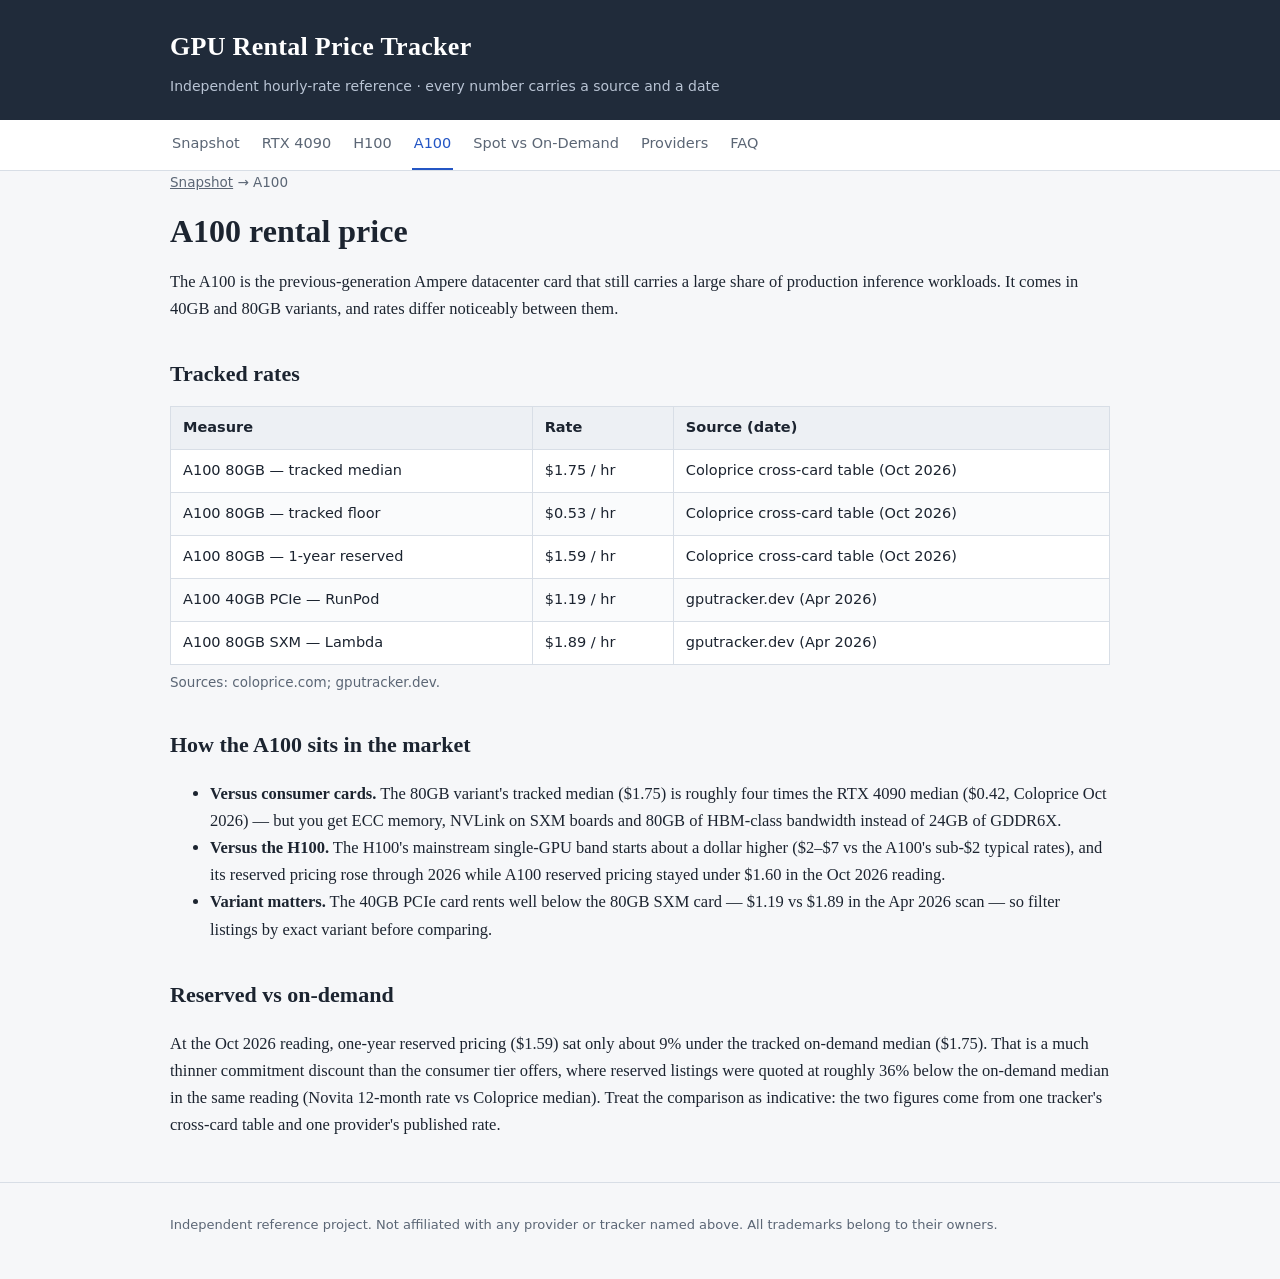
==== a100-price.html @ 5a8f3faf "GPU rental price tracker: initial 7-page reference (Oct 2026 snapshot)" ====
<!DOCTYPE html>
<html lang="en">
<head>
<meta charset="utf-8">
<meta name="viewport" content="width=device-width, initial-scale=1">
<title>A100 Rental Price — 40GB vs 80GB Hourly Rates (2026)</title>
<meta name="description" content="A100 hourly rental rates: 80GB median $1.75, floor $0.53, 1-year reserved $1.59, plus 40GB PCIe and 80GB SXM listings from tracked providers.">
<link rel="canonical" href="https://richardxu001.github.io/gpu-price-tracker/a100-price.html">
<meta property="og:title" content="A100 Rental Price (2026)">
<meta property="og:description" content="Tracked median, floor, reserved and per-variant rates for renting an A100 in the cloud.">
<link rel="stylesheet" href="style.css">
</head>
<body>
<header class="site-header">
  <div class="wrap">
    <p class="site-name">GPU Rental Price Tracker</p>
    <p class="tagline">Independent hourly-rate reference · every number carries a source and a date</p>
  </div>
</header>
<nav class="site-nav">
  <div class="wrap">
    <a href="index.html">Snapshot</a>
    <a href="rtx-4090-price.html">RTX 4090</a>
    <a href="h100-price.html">H100</a>
    <a href="a100-price.html" aria-current="page">A100</a>
    <a href="spot-vs-on-demand.html">Spot vs On-Demand</a>
    <a href="providers.html">Providers</a>
    <a href="faq.html">FAQ</a>
  </div>
</nav>

<main class="wrap">
  <p class="crumb"><a href="index.html">Snapshot</a> → A100</p>
  <h1>A100 rental price</h1>
  <p>The A100 is the previous-generation Ampere datacenter card that still carries a large share of
  production inference workloads. It comes in 40GB and 80GB variants, and rates differ noticeably
  between them.</p>

  <h2>Tracked rates</h2>
  <table>
    <thead><tr><th>Measure</th><th>Rate</th><th>Source (date)</th></tr></thead>
    <tbody>
      <tr><td>A100 80GB — tracked median</td><td>$1.75 / hr</td><td>Coloprice cross-card table (Oct 2026)</td></tr>
      <tr><td>A100 80GB — tracked floor</td><td>$0.53 / hr</td><td>Coloprice cross-card table (Oct 2026)</td></tr>
      <tr><td>A100 80GB — 1-year reserved</td><td>$1.59 / hr</td><td>Coloprice cross-card table (Oct 2026)</td></tr>
      <tr><td>A100 40GB PCIe — RunPod</td><td>$1.19 / hr</td><td>gputracker.dev (Apr 2026)</td></tr>
      <tr><td>A100 80GB SXM — Lambda</td><td>$1.89 / hr</td><td>gputracker.dev (Apr 2026)</td></tr>
    </tbody>
  </table>
  <p class="src">Sources: coloprice.com; gputracker.dev.</p>

  <h2>How the A100 sits in the market</h2>
  <ul>
    <li><strong>Versus consumer cards.</strong> The 80GB variant's tracked median ($1.75) is roughly four
      times the RTX 4090 median ($0.42, Coloprice Oct 2026) — but you get ECC memory, NVLink on SXM
      boards and 80GB of HBM-class bandwidth instead of 24GB of GDDR6X.</li>
    <li><strong>Versus the H100.</strong> The H100's mainstream single-GPU band starts about a dollar
      higher ($2–$7 vs the A100's sub-$2 typical rates), and its reserved pricing rose through 2026
      while A100 reserved pricing stayed under $1.60 in the Oct 2026 reading.</li>
    <li><strong>Variant matters.</strong> The 40GB PCIe card rents well below the 80GB SXM card — $1.19 vs
      $1.89 in the Apr 2026 scan — so filter listings by exact variant before comparing.</li>
  </ul>

  <h2>Reserved vs on-demand</h2>
  <p>At the Oct 2026 reading, one-year reserved pricing ($1.59) sat only about 9% under the tracked
  on-demand median ($1.75). That is a much thinner commitment discount than the consumer tier offers,
  where reserved listings were quoted at roughly 36% below the on-demand median in the same reading
  (Novita 12-month rate vs Coloprice median). Treat the comparison as indicative: the two figures come
  from one tracker's cross-card table and one provider's published rate.</p>
</main>

<footer class="site-footer">
  <div class="wrap">
    <p>Independent reference project. Not affiliated with any provider or tracker named above.
    All trademarks belong to their owners.</p>
  </div>
</footer>
</body>
</html>
---- style.css ----
:root {
  --ink: #1c2430;
  --muted: #5b6675;
  --line: #d8dee6;
  --paper: #f6f7f9;
  --card: #ffffff;
  --head: #202b3a;
  --accent: #2456c4;
}
* { box-sizing: border-box; }
body {
  margin: 0;
  font-family: Georgia, "Times New Roman", serif;
  color: var(--ink);
  background: var(--paper);
  line-height: 1.65;
}
.wrap { max-width: 980px; margin: 0 auto; padding: 0 20px; }
.site-header { background: var(--head); color: #fff; padding: 26px 0 22px; }
.site-name { margin: 0; font-size: 26px; letter-spacing: .3px; font-weight: 700; }
.tagline { margin: 6px 0 0; color: #b9c4d4; font-size: 14px; font-family: system-ui, sans-serif; }
.site-nav {
  background: #fff; border-bottom: 1px solid var(--line);
  font-family: system-ui, sans-serif; font-size: 14.5px;
}
.site-nav .wrap { display: flex; flex-wrap: wrap; gap: 4px 18px; }
.site-nav a { display: block; padding: 12px 2px; color: var(--muted); text-decoration: none; border-bottom: 2px solid transparent; }
.site-nav a:hover { color: var(--accent); }
.site-nav a[aria-current="page"] { color: var(--accent); border-bottom-color: var(--accent); }
main { padding: 34px 20px 10px; }
h1 { font-size: 32px; line-height: 1.25; margin: 0 0 14px; }
h2 { font-size: 22px; margin: 34px 0 10px; }
h3 { font-size: 18px; margin: 26px 0 8px; }
p, li { font-size: 16.5px; }
a { color: var(--accent); }
table {
  width: 100%; border-collapse: collapse; margin: 14px 0 6px;
  background: var(--card); font-family: system-ui, sans-serif; font-size: 14.5px;
}
th, td { border: 1px solid var(--line); padding: 9px 12px; text-align: left; vertical-align: top; }
th { background: #edf0f4; font-weight: 600; }
tbody tr:nth-child(even) { background: #fafbfc; }
.note, .src {
  font-family: system-ui, sans-serif; font-size: 13.5px; color: var(--muted);
  margin: 6px 0 0;
}
.src { margin-bottom: 22px; }
.page-list { font-family: system-ui, sans-serif; }
.crumb { font-family: system-ui, sans-serif; font-size: 13.5px; margin: 0 0 18px; color: var(--muted); }
.crumb a { color: var(--muted); }
.site-footer { border-top: 1px solid var(--line); margin-top: 44px; padding: 18px 0 30px; }
.site-footer p { font-family: system-ui, sans-serif; font-size: 13px; color: var(--muted); }
@media (max-width: 640px) {
  table { display: block; overflow-x: auto; }
  h1 { font-size: 26px; }
}
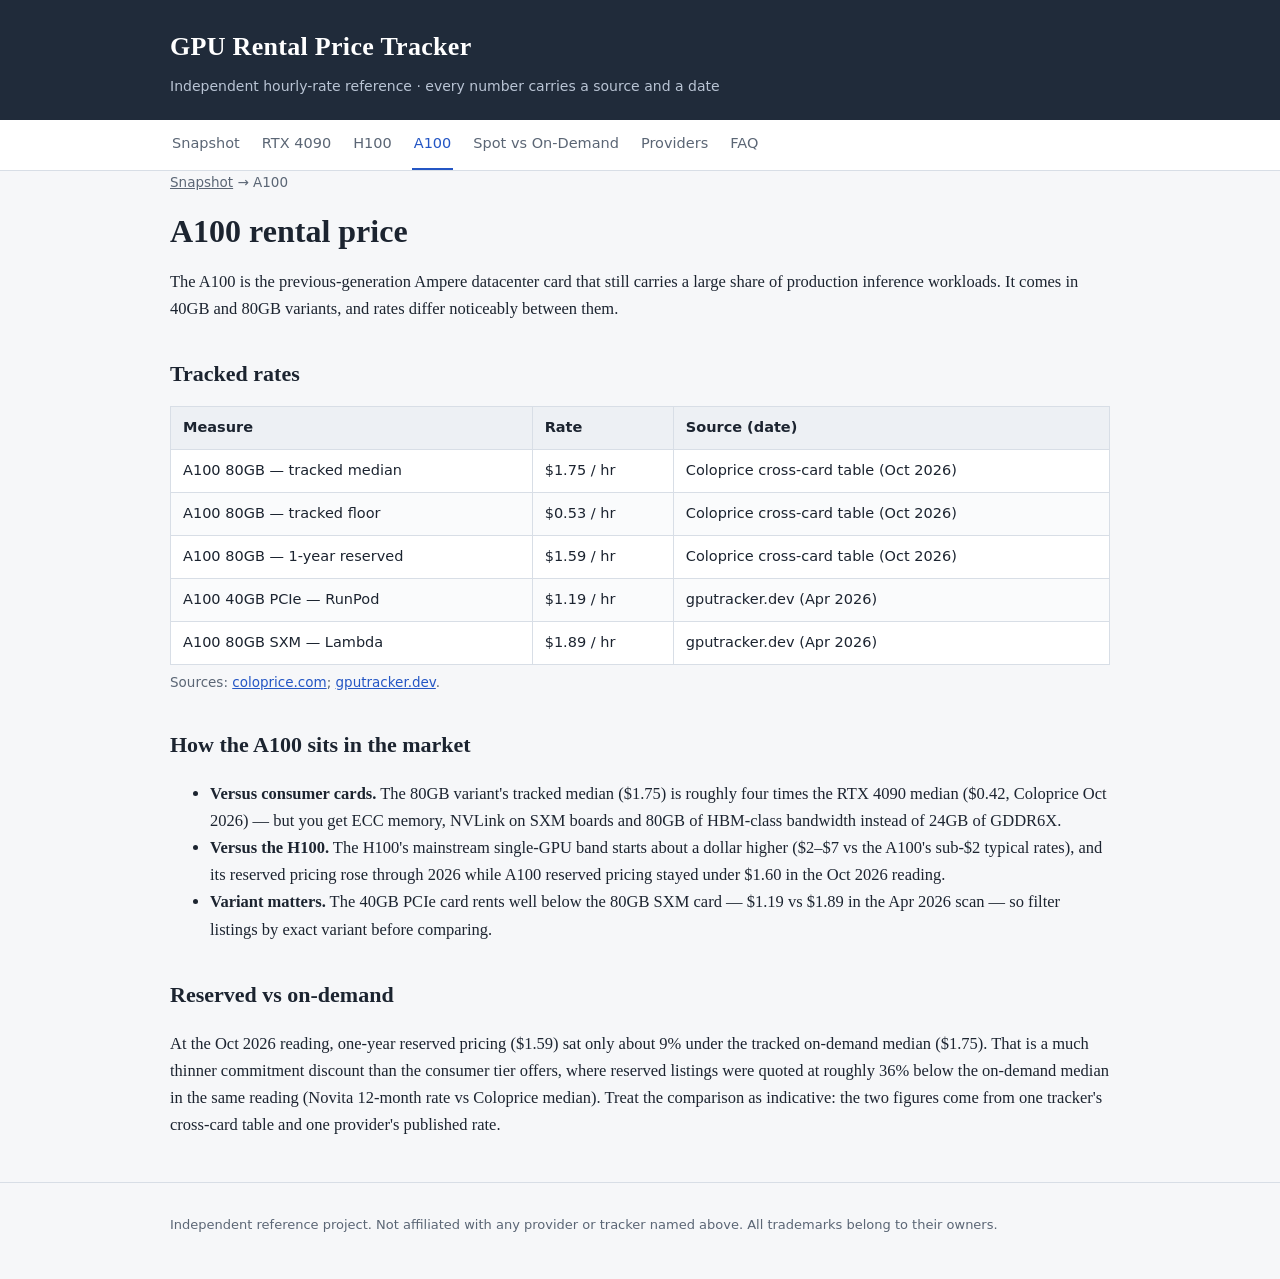
==== commit f682cb2f: "Link source lines to trackers (outbound ratio compliance)" ====
--- a/a100-price.html
+++ b/a100-price.html
@@ -47,7 +47,8 @@
       <tr><td>A100 80GB SXM — Lambda</td><td>$1.89 / hr</td><td>gputracker.dev (Apr 2026)</td></tr>
     </tbody>
   </table>
-  <p class="src">Sources: coloprice.com; gputracker.dev.</p>
+  <p class="src">Sources: <a href="https://coloprice.com/" rel="nofollow noopener" target="_blank">coloprice.com</a>;
+  <a href="https://gputracker.dev/" rel="nofollow noopener" target="_blank">gputracker.dev</a>.</p>
 
   <h2>How the A100 sits in the market</h2>
   <ul>
